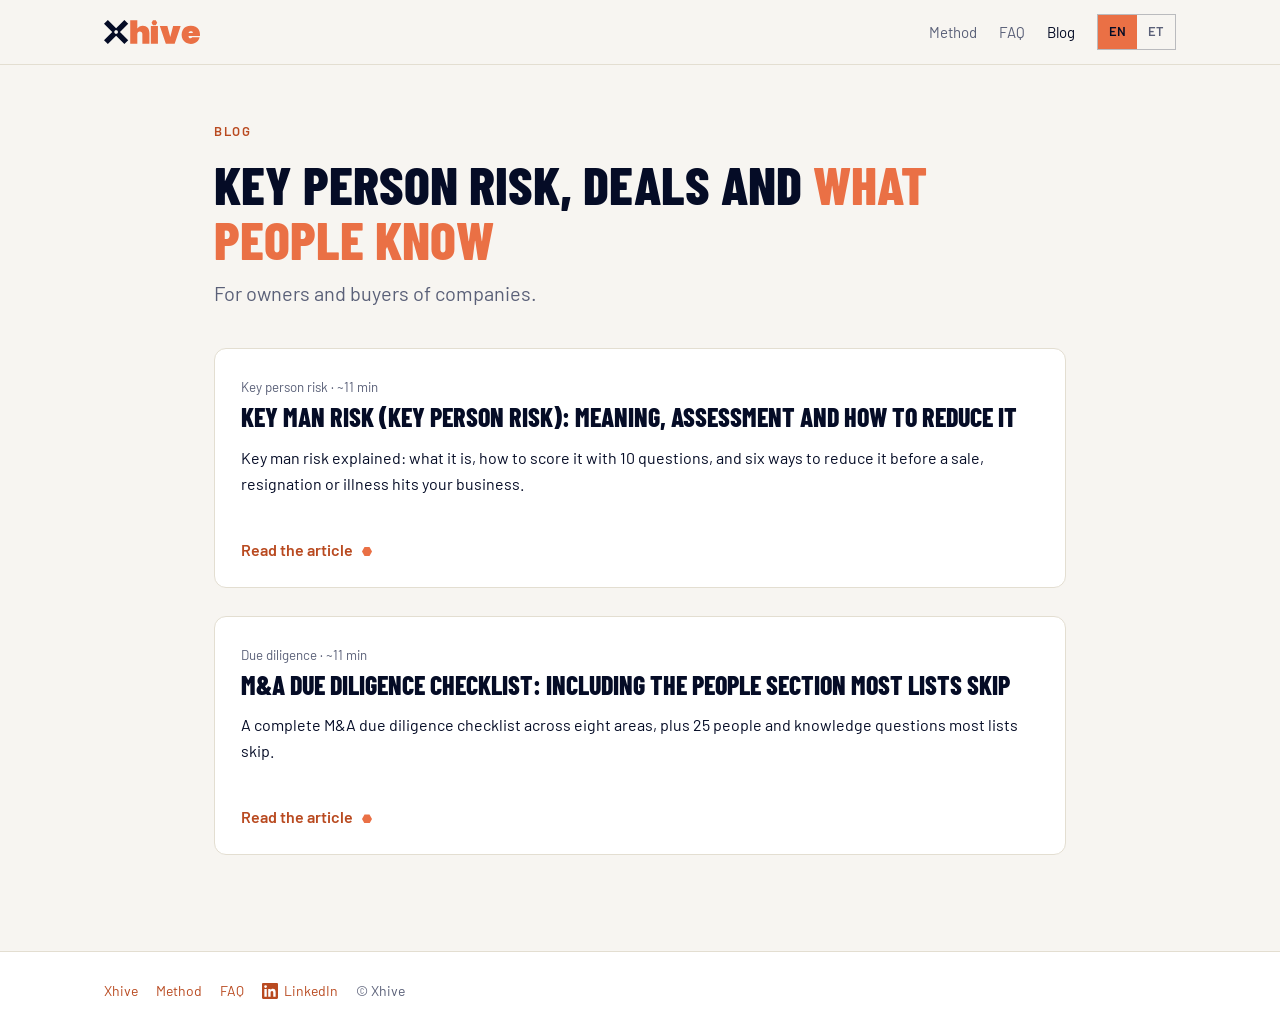
==== blog/index.html @ fc225336 "Koduleht v3: lihtsam tekst, uus demo, kontaktivorm, blogi - EN ja ET avaleht: key person risk fookus" ====
<!doctype html>
<html lang='en' class='en'>
<head>
<meta charset='utf-8'>
<meta name='viewport' content='width=device-width,initial-scale=1'>
<title>Blog – Xhive</title>
<meta name='description' content='Articles on key person risk, due diligence and passing on what key people know.'>
<link rel='canonical' href='https://xhive.ai/blog/'>
<link rel='icon' type='image/svg+xml' href='../brand/xhive-mark.svg'>
<link rel='preload' as='font' type='font/woff2' href='../fonts/BarlowCondensed-Black.woff2' crossorigin>
<link rel='stylesheet' href='../style.css'>
<link rel='stylesheet' href='../extra.css'>
<script type='application/ld+json'>{"@context": "https://schema.org", "@type": "Blog", "name": "Xhive blog", "url": "https://xhive.ai/blog/", "publisher": {"@type": "Organization", "name": "Xhive", "url": "https://xhive.ai/"}}</script>
</head>
<body>
<header><div class='wrap'><a class='logo' href='../'><img src='../brand/xhive-logo.svg' alt='Xhive'></a>
<div class='right'><nav><a href='../#/meetod'>Method</a><a href='../#/kkk'>FAQ</a><a href='../blog/' class='cur'>Blog</a></nav><div class='lang'><a class='on' href='../'>EN</a><a href='../et/'>ET</a></div></div></div></header>
<main>
<section class='blog-list'>
<div class='eyebrow'>Blog</div>
<h1>Key person risk, deals and <em>what people know</em></h1>
<p class='lead'>For owners and buyers of companies.</p>
<a class='blog-card' href='key-person-risk/'><small>Key person risk · ~11 min</small><h2>Key Man Risk (Key Person Risk): Meaning, Assessment and How to Reduce It</h2><p>Key man risk explained: what it is, how to score it with 10 questions, and six ways to reduce it before a sale, resignation or illness hits your business.</p><span class='xh-link'>Read the article</span></a>
<a class='blog-card' href='m-and-a-due-diligence-checklist/'><small>Due diligence · ~11 min</small><h2>M&amp;A Due Diligence Checklist: Including the People Section Most Lists Skip</h2><p>A complete M&amp;A due diligence checklist across eight areas, plus 25 people and knowledge questions most lists skip.</p><span class='xh-link'>Read the article</span></a>
</section>
</main>
<footer><div class='wrap'><a href='../#/'>Xhive</a><a href='../#/meetod' data-f='meetod'>Method</a><a href='../#/kkk' data-f='kkk'>FAQ</a><a href='https://www.linkedin.com/company/xhive-ai/' target='_blank' rel='noopener' aria-label='Xhive on LinkedIn'><svg width='16' height='16' viewBox='0 0 24 24' fill='currentColor' aria-hidden='true' style='vertical-align:-3px;margin-right:6px'><path d='M20.45 20.45h-3.56v-5.57c0-1.33-.02-3.04-1.85-3.04-1.85 0-2.14 1.45-2.14 2.94v5.67H9.35V9h3.41v1.56h.05c.48-.9 1.64-1.850 3.37-1.85 3.6 0 4.27 2.37 4.27 5.46v6.28zM5.34 7.43a2.06 2.06 0 1 1 0-4.13 2.06 2.06 0 0 1 0 4.13zM7.12 20.45H3.56V9h3.56v11.45zM22.22 0H1.77C.79 0 0 .77 0 1.73v20.54C0 23.23.79 24 1.77 24h20.45c.98 0 1.78-.77 1.78-1.73V1.73C24 .77 23.2 0 22.22 0z'/></svg>LinkedIn</a>© Xhive</div></footer>
<script src='../blog.js'></script>
</body>
</html>
---- style.css ----
:root{--navy:#050c26;--navy2:#221c2c;--ink:#050c26;--muted:#5a6078;--line:#e3ded1;--bg:#f7f5f1;--red:#b94a20;--amber:#ea7045;--warn:#b94a20;--warnbg:#fbe4da}
*{box-sizing:border-box}html{scroll-behavior:smooth}
html.et .en,html.en .et{display:none!important}
body{margin:0;font-family:Barlow,-apple-system,'Segoe UI',Roboto,Helvetica,Arial,sans-serif;color:var(--ink);line-height:1.625;background:#f7f5f1;-webkit-font-smoothing:antialiased}
a{color:var(--accent)}.wrap{max-width:1140px;margin:0 auto;padding:0 24px}
header{position:sticky;top:0;z-index:10;background:rgba(11,20,34,.92);backdrop-filter:blur(8px)}
header .wrap{display:flex;align-items:center;justify-content:space-between;height:64px}
.logo{font-weight:800;font-size:25px;color:#fff;letter-spacing:-.02em;display:flex;align-items:center;gap:4px}
.logo img{width:28px;height:28px;border-radius:6px;display:inline-block}
.right{display:flex;align-items:center}
nav a:not(.xh-btn){margin-left:22px;color:#c9d4e3;text-decoration:none;font-size:15px}nav a:not(.xh-btn):hover{color:#fff}
.lang{margin-left:22px;display:flex;border:1px solid rgba(255,255,255,.25);border-radius:8px;overflow:hidden}
.lang a,.lang button{background:none;border:0;color:#c9d4e3;padding:6px 11px;font:inherit;font-size:13px;font-weight:700;cursor:pointer;text-decoration:none}
.lang a.on,.lang button.on{background:var(--accent);color:#fff}
.hero{background:radial-gradient(1200px 500px at 80% 0,#221c2c 0,var(--navy) 60%);color:#fff;padding:80px 0 90px;overflow:hidden}
.hero .wrap{display:grid;grid-template-columns:1.05fr 1fr;gap:48px;align-items:center}
.eyebrow{font-size:13px;letter-spacing:.12em;text-transform:uppercase;color:var(--accent);font-weight:700;margin-bottom:14px}
.hero h1{font-size:50px;line-height:1.08;margin:0 0 20px;letter-spacing:-.025em}
.hero h1 em{font-style:normal;color:var(--accent)}
.hero p{font-size:19px;color:#b8c5d8;margin:0 0 30px}.hero .cta a{margin-right:10px}
.mock{background:#0f1c30;border:1px solid #243a5c;border-radius:14px;box-shadow:0 30px 80px rgba(0,0,0,.45);overflow:hidden;animation:float 6s ease-in-out infinite}
@keyframes float{50%{transform:translateY(-8px)}}
.mock .bar{display:flex;gap:6px;padding:12px 14px;border-bottom:1px solid #243a5c;align-items:center}
.mock .bar b{width:10px;height:10px;border-radius:50%;background:#34496b}.mock .bar span{margin-left:10px;font-size:12px;color:#7f93b3}.mock .bar span span{margin:0}
.mock .body{display:grid;grid-template-columns:1.2fr 1fr}
.mock svg{display:block;width:100%;height:auto;border-right:1px solid #243a5c}
.mock .side{padding:14px;font-size:12.5px;color:#c9d4e3}
.mock .side h4{margin:0 0 10px;font-size:11px;letter-spacing:.1em;text-transform:uppercase;color:#7f93b3}
.risk{padding:8px 10px;border-radius:7px;background:#15253e;margin-bottom:7px;opacity:0;animation:in .5s forwards}
.risk:nth-child(2){animation-delay:.6s}.risk:nth-child(3){animation-delay:1.1s}.risk:nth-child(4){animation-delay:1.6s}.risk:nth-child(5){animation-delay:2.1s}
@keyframes in{from{opacity:0;transform:translateX(10px)}to{opacity:1;transform:none}}
.dot{width:8px;height:8px;border-radius:50%;display:inline-block;margin-right:8px}.r{background:var(--red)}.a{background:var(--amber)}.g{background:#2f9e63}
.cov{margin-top:12px}.cov div{height:6px;border-radius:9px;background:#243a5c;overflow:hidden;margin-top:6px}.cov div i{display:block;height:100%;width:0;background:var(--accent);animation:grow 2.5s 1s forwards}
@keyframes grow{to{width:68%}}
.pulse{animation:pulse 2s infinite}@keyframes pulse{50%{opacity:.4}}
.mocknote{font-size:12px;color:#6f84a6;margin-top:10px;text-align:right}
.strip{background:var(--navy2);color:#c9d4e3;font-size:14px}.strip .wrap{display:flex;justify-content:space-between;flex-wrap:wrap;gap:12px;padding-top:18px;padding-bottom:18px}
.strip .it:before{content:'✓';color:var(--accent);font-weight:800;margin-right:8px}
section{padding:88px 0}h2{font-size:36px;letter-spacing:-.02em;line-height:1.15;margin:0 0 12px}
.lead{color:var(--muted);font-size:18px;max-width:720px;margin:0 0 40px}
.split{display:grid;grid-template-columns:1fr 1fr;gap:56px;align-items:center}
.grid{display:grid;gap:22px}.g3{grid-template-columns:repeat(3,1fr)}.g2{grid-template-columns:repeat(2,1fr)}.g4{grid-template-columns:repeat(4,1fr)}.g5{grid-template-columns:repeat(5,1fr);gap:16px}
.card{border:1px solid var(--line);border-radius:14px;padding:26px;background:#fff;transition:transform .25s,box-shadow .25s,border-color .25s}
.card:hover{transform:translateY(-4px);box-shadow:0 16px 40px rgba(15,27,45,.08);border-color:#f0cfb8}
.card h3{margin:0 0 8px;font-size:19px}.card p{margin:0;color:var(--muted);font-size:15.5px}
.g5 .card{padding:20px}.g5 .card h3{font-size:16px}.g5 .card p{font-size:14px}
.num{font-size:13px;font-weight:800;color:var(--accent);margin-bottom:8px;display:block}
.ico{width:44px;height:44px;border-radius:11px;background:var(--accent2);display:flex;align-items:center;justify-content:center;margin-bottom:16px}
.bg{background:var(--bg)}
.question{margin-top:26px;font-size:21px;font-weight:700;color:var(--accent);line-height:1.35}
.qsub{color:var(--muted);font-size:16px;margin:14px 0 0}
.access{margin-top:40px}.access h4{font-size:13px;letter-spacing:.1em;text-transform:uppercase;color:var(--accent);margin:0 0 14px}
.tag{font-size:12px;font-weight:700;padding:3px 9px;border-radius:99px;white-space:nowrap;display:inline-block;margin-bottom:10px}
.t-now{background:#e5f5ea;color:#1b6b35}.t-pilot{background:#e8effd;color:#2446a0}.t-plan{background:#f1f1f1;color:#555}.t-lim{background:#fff1dc;color:#8a5a00}.t-src{background:#eef2f7;color:#3b4b60}
.chat{background:#fff;border:1px solid var(--line);border-radius:16px;padding:22px;box-shadow:0 20px 50px rgba(15,27,45,.07)}
.msg{max-width:88%;padding:12px 15px;border-radius:14px;margin-bottom:12px;font-size:15px;opacity:0;transform:translateY(8px);transition:all .5s}
.msg.q{background:var(--navy);color:#fff;border-bottom-left-radius:4px}
.msg.aa{background:var(--bg);margin-left:auto;border-bottom-right-radius:4px}
.msg.flag{background:#fff6ea;border:1px solid #f6d7a6;font-size:13.5px;color:#7a4b00;max-width:100%}
.show .msg{opacity:1;transform:none}.show .msg:nth-child(2){transition-delay:.5s}.show .msg:nth-child(3){transition-delay:1s}.show .msg:nth-child(4){transition-delay:1.5s}.show .msg:nth-child(5){transition-delay:2s}
.who{font-size:11px;letter-spacing:.08em;text-transform:uppercase;opacity:.6;display:block;margin-bottom:3px}
.ev{background:#fff;border:1px solid var(--line);border-radius:16px;overflow:hidden;box-shadow:0 20px 50px rgba(15,27,45,.07)}
.ev .h{padding:16px 20px;border-bottom:1px solid var(--line);display:flex;justify-content:space-between;font-weight:700}
.ev .row{padding:15px 20px;border-bottom:1px solid var(--line);font-size:14.5px;display:flex;justify-content:space-between;gap:14px}
.ev .row small{display:block;color:var(--muted);margin-top:3px}
.dots{list-style:none;padding:0;margin:0}.dots li{padding:7px 0 7px 24px;position:relative;color:var(--muted)}.dots li b{color:var(--ink)}
.dots li:before{content:'';width:10px;height:10px;border-radius:50%;background:var(--accent);position:absolute;left:0;top:14px}
table{width:100%;border-collapse:collapse;background:#fff;border:1px solid var(--line);font-size:15px}
th,td{text-align:left;padding:15px 18px;border-bottom:1px solid var(--line);vertical-align:top}th{font-size:12.5px;text-transform:uppercase;letter-spacing:.05em;color:var(--muted);background:#fafbfd}
td .tag{margin:0}
.note{font-size:14px;color:var(--muted);margin-top:14px}
.stats{display:grid;grid-template-columns:repeat(3,1fr);gap:22px;margin-bottom:22px}
.stat{background:var(--navy);color:#fff;border-radius:14px;padding:28px}.stat b{font-size:42px;display:block;letter-spacing:-.02em;color:var(--accent)}.stat span{color:#b8c5d8}
.person{text-align:center}
.avatar{width:104px;height:104px;border-radius:50%;margin:0 auto 16px;border:2px dashed #cdd6e2;background:#fafbfd;display:flex;align-items:center;justify-content:center}
.avatar.ini{border:0;background:linear-gradient(135deg,#050c26,#ea7045);color:#fff;font-size:32px;font-weight:800}.person p{font-size:14px}
.slot{border:2px dashed #cdd6e2;border-radius:14px;padding:26px;color:#8a98ab;font-size:14.5px;background:repeating-linear-gradient(45deg,#fafbfd,#fafbfd 10px,#f4f6f9 10px,#f4f6f9 20px)}
.slot b{display:block;color:#5b6b80;margin-bottom:6px}
details{border-bottom:1px solid var(--line);padding:18px 4px}summary{font-weight:700;cursor:pointer;font-size:17px;list-style:none;display:flex;justify-content:space-between}
summary:after{content:'+';color:var(--accent);font-size:22px;transition:transform .2s}details[open] summary:after{transform:rotate(45deg)}
details p{color:var(--muted);margin:10px 0 0}
.final{background:radial-gradient(900px 400px at 20% 100%,#221c2c 0,var(--navy) 60%);color:#fff;text-align:center}
.final p{color:#b8c5d8;font-size:18px;max-width:620px;margin:0 auto 28px}
footer{background:var(--navy);color:#6f84a6;padding:28px 0;font-size:14px;border-top:1px solid rgba(255,255,255,.08)}
.evmore{margin-top:22px;border-top:1px solid var(--line)}.evmore .evc p{color:var(--ink)}
.fit tr.us td{background:var(--accent2)}.fit tr.us td:first-child{font-weight:700}
.who2{margin-top:6px}.who2 td:nth-child(2){color:var(--muted)}
.chain{display:grid;grid-template-columns:repeat(4,1fr);gap:16px}
.chain .card{position:relative}.chain .card p{color:var(--ink)}
.chain .card:not(:last-child):after{content:'→';position:absolute;right:-13px;top:50%;transform:translateY(-50%);color:var(--accent);font-weight:800;font-size:18px}
@media(max-width:900px){.chain{grid-template-columns:1fr}.chain .card:after{display:none}}
/* tõendid */
.evc{border:1px solid var(--line);border-radius:14px;padding:24px;background:#fff;display:flex;flex-direction:column}
.evc .big{font-size:40px;display:block;letter-spacing:-.02em;color:var(--accent);line-height:1.1;margin-bottom:10px}
.evc p{margin:0 0 12px;font-size:15px}
.evc .cav{font-size:13px;color:#7a4b00;background:#fff6ea;border:1px solid #f6d7a6;border-radius:8px;padding:7px 10px;margin:0 0 12px}
.evc .ctx{font-size:13px;color:var(--muted);margin-top:auto;padding-top:12px;border-top:1px solid var(--line)}
.evc .ctx a{display:inline-block;margin-top:6px;font-weight:600;color:var(--accent)}
.evc .more{font-size:14px;color:var(--muted);margin:0 0 12px;padding-top:10px;border-top:1px dashed var(--line)}
.evtop{background:var(--warnbg);border:1px solid #f0c77a;border-radius:12px;padding:14px 18px;color:#5a3d00;font-size:15px;max-width:820px;margin:0 0 30px}
/* kalkulaator */
.cwarn{background:var(--warnbg);border:1px solid #f0c77a;border-radius:12px;padding:14px 18px;color:#5a3d00;font-size:15px;max-width:820px;margin:0 0 34px}
.calc{display:grid;grid-template-columns:1.1fr 1fr;gap:26px;margin:18px 0 46px;align-items:start}
.calc-in{background:#fff;border:1px solid var(--line);border-radius:14px;padding:26px}
.cf{margin-bottom:18px}.cf:last-child{margin-bottom:0}
.cf label{display:block;font-weight:700;font-size:15px;margin-bottom:6px}
.cf .r2{display:flex;gap:8px;align-items:center}
.cf input{flex:1;min-width:0;font:inherit;font-size:15px;padding:9px 11px;border:1px solid #cfd8e3;border-radius:8px;background:#fff}
.cf input:focus,.cf select:focus{outline:2px solid var(--accent);border-color:var(--accent)}
.cf select{font:inherit;font-size:13px;padding:8px;border:1px solid #cfd8e3;border-radius:8px;background:#fff;color:var(--ink)}
.cf small{display:block;color:var(--muted);font-size:12.5px;margin-top:5px}
.cf .dash{color:var(--muted)}
.coef{display:inline-block;font-size:11.5px;font-weight:700;padding:2px 8px;border-radius:99px;background:#fff1dc;color:#8a5a00;margin:5px 6px 0 0}
.coef.s{background:#e8effd;color:#2446a0}
.calc-out{background:var(--navy);color:#fff;border-radius:14px;padding:26px}
.calc-out h4{margin:0 0 4px;font-size:12px;letter-spacing:.1em;text-transform:uppercase;color:#7f93b3}
.cbig{font-size:32px;font-weight:800;color:var(--accent);letter-spacing:-.02em;line-height:1.15;margin:2px 0 12px;font-variant-numeric:tabular-nums}
.crow{display:flex;justify-content:space-between;gap:14px;padding:10px 0;border-bottom:1px solid rgba(255,255,255,.12);font-size:14.5px}
.crow span{color:#b8c5d8}.crow b{font-variant-numeric:tabular-nums;text-align:right}
.csent{margin:14px 0 0;font-size:14.5px;color:#e3eaf3}
.cwo{margin-top:12px;padding:10px 12px;border-radius:8px;background:#3a2a0b;color:#ffd99a;font-size:13.5px}
.cwo:empty{display:none}
.cnote{margin-top:16px;padding-top:14px;border-top:1px solid rgba(255,255,255,.14);font-size:12.5px;color:#8fa2bd}
.cnote p{margin:0 0 8px}.cnote a{color:#ffab6f}
.js .reveal{opacity:0;transform:translateY(24px);transition:opacity .7s,transform .7s}.js .reveal.show{opacity:1;transform:none}
@media(max-width:1000px){.g5{grid-template-columns:repeat(2,1fr)}}
@media(max-width:900px){.hero .wrap,.split,.g3,.g2,.g4,.g5,.stats,.calc{grid-template-columns:1fr}.hero h1{font-size:36px}nav{display:none}h2{font-size:29px}section{padding:64px 0}}
.calc>*{min-width:0}.calc input,.calc select{max-width:100%;box-sizing:border-box}
@media(max-width:600px){table{display:block;overflow-x:auto;font-size:14px}.calc-in,.calc-out{padding:18px}}
@media(prefers-reduced-motion:reduce){*{animation:none!important;transition:none!important}.reveal,.msg,.risk{opacity:1!important;transform:none!important}.cov div i{width:68%}}

/* v11 hele */
:root{--accent:#ea7045;--accent-deep:#b94a20;--accent2:#fbe4da;--bg:#f7f5f1;--cream:#f7f5f1;--paper:#ffffff;--ink:#050c26;--navy:#050c26;--navy-ghost:#221c2c;--slate-300:#a3a9c0;--muted:#5a6078;--line:#e3ded1}
body{background:var(--bg)}
h1,h2{font-weight:500;letter-spacing:-.015em}
h2{font-size:40px;line-height:1.12}
a{color:var(--accent)}
header{background:rgba(251,250,247,.9);border-bottom:1px solid var(--line)}
.logo{color:var(--ink);text-decoration:none}
nav a:not(.xh-btn){color:var(--muted)}nav a:not(.xh-btn):hover,nav a.cur{color:var(--ink)}
.lang{border-color:var(--line)}.lang a,.lang button{color:var(--muted)}.lang a.on,.lang button.on{background:var(--accent);color:#fff}
.eyebrow,.num,.question,.access h4{color:var(--accent)}
.bg{background:var(--bg)}
.card{border-color:var(--line)}.card:hover{border-color:#f0cfb8;box-shadow:0 14px 34px rgba(20,24,31,.06)}
.stat{background:#fff;color:var(--ink);border:1px solid var(--line)}.stat b{color:var(--ink);font-weight:500}.stat span{color:var(--muted)}
.msg.q{background:var(--ink)}
.evc .big{color:var(--accent);font-weight:500}
.final{background:var(--ink)}
footer{background:var(--paper);color:var(--muted);border-top:1px solid var(--line)}footer a{color:var(--muted);margin-right:18px;text-decoration:none}
.phero{padding:72px 0 8px}.phero h1{font-size:52px;line-height:1.08;margin:0 0 14px}.phero p{font-size:19px;color:var(--muted);max-width:720px;margin:0}
.hero2{padding:88px 0 64px}
.hero2 .wrap{display:grid;grid-template-columns:1fr;gap:56px;align-items:center}
.hero2 h1{font-size:62px;line-height:1.04;margin:0 0 22px}
.hero2 h1 em,h2 em{font-style:italic;color:var(--accent)}
.hero2 p{font-size:19px;color:var(--muted);margin:0 0 30px;max-width:66%}
.meta{font-size:14px;color:var(--muted);margin-top:8px}
.trust{border-top:1px solid var(--line);border-bottom:1px solid var(--line)}
.trust .wrap{display:flex;justify-content:space-between;flex-wrap:wrap;gap:12px 24px;padding-top:18px;padding-bottom:18px;font-size:14px;color:var(--muted)}
.trust .it:before{content:'✓';color:var(--accent);font-weight:800;margin-right:8px}
.prob{display:grid;grid-template-columns:1.1fr 1fr;gap:56px;align-items:center}
.prob .lead{margin:0}
.quote{font-size:30px;line-height:1.25;border-left:3px solid var(--accent);padding-left:24px;margin:0}
.chips{display:flex;flex-wrap:wrap;gap:10px;margin-top:22px}.chips .c{border:1px solid var(--line);background:#fff;border-radius:99px;padding:6px 14px;font-size:14px}
.myth{background:#fff;border:1px solid var(--line);border-radius:14px;padding:26px}
.myth .m{font-size:21px;line-height:1.3;margin:0 0 16px}
.myth .lbl{font-size:12px;font-weight:700;letter-spacing:.08em;text-transform:uppercase;display:block;margin-bottom:8px}
.myth .x{color:#a8322a}.myth .ok{color:var(--accent)}
.myth p{margin:0;color:var(--muted);font-size:15.5px}
.steps .card h3{font-weight:600;font-size:23px}
.team{display:grid;grid-template-columns:repeat(4,1fr);gap:20px}
.team img{width:100%;aspect-ratio:1;object-fit:cover;border-radius:12px;display:block;margin-bottom:14px;filter:grayscale(1) contrast(1.05)}
.team h3{margin:0;font-size:17px}.team h3 a{color:inherit;text-decoration:none}.team h3 a:hover{text-decoration:underline}.team .role{color:var(--accent);font-weight:700;font-size:14px;margin:2px 0 8px}.team p{margin:0;font-size:14px;color:var(--muted)}
.open{margin-top:28px;font-size:14.5px;color:var(--muted)}.open b{color:var(--accent);margin-right:8px}
.final .meta{color:#9aa3b1}
.tl{display:none}
@media(max-width:900px){.hero2 .wrap,.prob{grid-template-columns:1fr}.hero2 h1,.phero h1{font-size:40px}h2{font-size:31px}.quote{font-size:24px}.team{grid-template-columns:repeat(2,1fr)}.hero2{padding:56px 0 48px}}
@media(max-width:600px){
table{display:block;border:0;background:none;overflow:visible}tbody{display:block}
tr{display:block;background:#fff;border:1px solid var(--line);border-radius:12px;margin-bottom:10px;padding:12px 14px}
tr:first-child{display:none}td{display:block;border:0;padding:3px 0}td:first-child{font-weight:700;font-size:15.5px}
.tl{display:block;font-size:11.5px;text-transform:uppercase;letter-spacing:.06em;color:var(--muted);margin-top:8px}
.fit tr.us{background:var(--accent2)}.fit tr.us td{background:none}}

/* v13 liikumine */
@keyframes up{from{opacity:0;transform:translateY(18px)}to{opacity:1;transform:none}}
@keyframes pulse{0%,100%{box-shadow:0 0 0 0 rgba(197,84,0,.45)}50%{box-shadow:0 0 0 7px rgba(197,84,0,0)}}
@keyframes blink{0%,80%,100%{opacity:.25}40%{opacity:1}}
@keyframes ring{0%{transform:scale(1);opacity:.6}100%{transform:scale(2.4);opacity:0}}
.js .hero2:not(.show) .eyebrow,.js .hero2:not(.show) h1,.js .hero2:not(.show) p,.js .hero2:not(.show) .cta,.js .hero2:not(.show) .meta,{opacity:0}
.hero2.show .eyebrow,.hero2.show h1,.hero2.show p,.hero2.show .cta,.hero2.show .meta{animation:up .8s cubic-bezier(.2,.7,.2,1) both}
.hero2.show h1{animation-delay:.1s}.hero2.show p{animation-delay:.25s}.hero2.show .cta{animation-delay:.4s}.hero2.show .meta{animation-delay:.5s}
.rs,.rs *{transition:none!important;animation:none!important}
.kmap{margin:34px 0 0;max-width:520px}.kmap svg{width:100%;height:auto;display:block}
.kh{display:flex;justify-content:space-between;font-size:12px;letter-spacing:.08em;text-transform:uppercase;color:var(--muted);font-weight:700;margin-bottom:6px}
.kmap .e{stroke:#cfcabd;stroke-width:1.5;stroke-dasharray:1;stroke-dashoffset:1;fill:none}
.kmap .e.k{stroke:var(--accent);stroke-width:2}
.kmap.on .e{stroke-dashoffset:0;transition:stroke-dashoffset 1.1s cubic-bezier(.4,0,.2,1);transition-delay:var(--d)}
.kmap .n{fill:#fff;stroke:#b9b4a6;stroke-width:1.5}
.kmap .pr{transition:fill .5s,stroke .5s;transition-delay:var(--d)}
.kmap.on .pr.k{fill:var(--accent);stroke:var(--accent)}
.kmap .kp{fill:var(--accent)}
.kmap .ring{fill:none;stroke:var(--accent);stroke-width:2;transform-box:fill-box;transform-origin:center;opacity:0}
.kmap.on .ring{animation:ring 2.4s 1.4s infinite}
.kmap figcaption{font-size:13.5px;color:var(--muted);margin-top:10px}
.chat{max-width:680px;margin:40px auto 0;background:#fff;border:1px solid var(--line);border-radius:16px;box-shadow:0 30px 70px rgba(20,24,31,.08);overflow:hidden}
.chh{display:flex;justify-content:space-between;align-items:center;padding:14px 20px;border-bottom:1px solid var(--line);font-weight:700;font-size:14.5px}
.cmw{padding:20px;display:flex;flex-direction:column;gap:10px;min-height:380px}
.cm{display:none;max-width:82%;padding:11px 15px;border-radius:14px;font-size:15px;line-height:1.45}
.cm.in{display:block;animation:up .45s both}
.cm.q{align-self:flex-start;background:var(--bg)}
.cm.a{align-self:flex-end;background:var(--ink);color:#fff}
.cm.ai{align-self:flex-start;background:var(--accent2);border:1px dashed var(--accent);font-size:14.5px}
.cm.f{align-self:stretch;max-width:none;background:#fff;border:1px solid var(--accent);font-weight:600}
.cm.ai b,.cm.f b{display:block;font-size:11.5px;letter-spacing:.06em;text-transform:uppercase;color:var(--accent);margin-bottom:3px}
.typing{display:none;gap:5px;padding:13px 15px;background:var(--bg);border-radius:14px;align-self:flex-start;width:max-content}
.typing i{width:7px;height:7px;border-radius:50%;background:var(--muted);animation:blink 1.2s infinite}
.typing i:nth-child(2){animation-delay:.2s}.typing i:nth-child(3){animation-delay:.4s}
@media(max-width:600px){.cmw{min-height:470px;padding:16px}.cm{max-width:90%}}
@media(prefers-reduced-motion:reduce){.hero2 *,.cm.in{animation:none!important}.kmap .e{stroke-dashoffset:0;transition:none}.kmap .ring{display:none}}

/* v14 ajajoon */
.prob{align-items:start}
.tlx{display:grid;grid-template-columns:1fr 1.25fr;gap:64px;align-items:start}
.tlhead{position:sticky;top:120px}
.tline{list-style:none;margin:0;padding:0 0 0 38px;position:relative}
.tbar{position:absolute;left:9px;top:8px;bottom:40px;width:2px;background:var(--line)}
.tbar i{position:absolute;left:0;top:0;width:100%;height:0;background:var(--accent);transition:height .2s linear}
.ti{position:relative;padding:0 0 26px;opacity:.3;transform:translateY(10px);transition:opacity .5s,transform .5s}
.ti.on{opacity:1;transform:none}
.tdot{position:absolute;left:-36px;top:20px;width:16px;height:16px;border-radius:50%;background:var(--bg);border:2px solid #c9c5b9;transition:background .4s,border-color .4s}
.ti.on .tdot{border-color:var(--accent);background:var(--accent)}
.tbox{background:#fff;border:1px solid var(--line);border-radius:14px;padding:16px 20px}
.ti.f .tbox{border:1.5px solid var(--accent);box-shadow:0 20px 50px rgba(197,84,0,.12)}
.ti.f .tt{font-weight:500;font-size:22px}
.tmeta{display:flex;gap:10px;align-items:center;margin-bottom:8px}
.tday{font-size:12px;font-weight:700;color:var(--muted);letter-spacing:.06em;text-transform:uppercase}
.tchip{font-size:11px;font-weight:700;padding:3px 9px;border-radius:99px;letter-spacing:.05em;text-transform:uppercase}
.tchip.iv{background:var(--ink);color:#fff}.tchip.ai{background:var(--accent2);color:var(--accent);border:1px dashed var(--accent)}.tchip.doc{background:#efeadf;color:#6b5a2e}.tchip.x{background:#fbe9e7;color:#a8322a}.tchip.f{background:var(--accent);color:#fff}
.tt{margin:0 0 4px;font-weight:700;font-size:16.5px}
.tq{margin:0;color:var(--muted);font-size:15.5px}
.tq.qt{font-size:20px;line-height:1.35;color:var(--ink);font-style:normal}
@media(max-width:900px){.tlx{grid-template-columns:1fr;gap:28px}.tlhead{position:static}.tline{padding-left:30px}.tdot{left:-29px}.tbar{left:6px}}
@media(prefers-reduced-motion:reduce){.ti{opacity:1;transform:none;transition:none}.tbar i{height:100%;transition:none}}
/* v15: puutesihtmargid */@media(max-width:900px){footer a{display:inline-block;padding:12px 4px;min-height:44px;box-sizing:border-box}a.xh-link{display:inline-block;padding:12px 0;min-height:44px;box-sizing:border-box}}
/* v16 */[hidden]{display:none!important}section{scroll-margin-top:72px}nav a:not(.xh-btn){display:inline-block;padding:14px 0}.mnav{display:none}@media(max-width:900px){.mnav{display:flex;overflow-x:auto;border-top:1px solid var(--line);padding:0 10px;scrollbar-width:none}.mnav a{display:inline-flex;align-items:center;min-height:44px;padding:0 11px;white-space:nowrap;color:var(--muted);text-decoration:none;font-size:15px}.mnav a.cur{color:var(--ink);font-weight:700}section{scroll-margin-top:120px}}.g4{grid-template-columns:repeat(4,1fr)}@media(max-width:1000px){.g4{grid-template-columns:1fr 1fr}}@media(max-width:560px){.g4{grid-template-columns:1fr}}.pstats{margin-top:26px}.ps{display:grid;grid-template-columns:92px 1fr;gap:16px;padding:16px 0;border-top:1px solid var(--line)}.ps b{font-size:34px;line-height:1;font-weight:800;color:var(--ink)}.ps p{margin:0;font-size:16px;color:var(--muted)}.ps a{font-size:13px;color:var(--muted)}.cwarn{border-left:4px solid #d99a1e;background:#fff5df;padding:14px 18px;border-radius:8px;font-size:17px}
/* v17 */
.js .stg>*,.js .who2 tr,.js .ev .row{opacity:0;transform:translateY(14px);transition:opacity .55s ease,transform .55s ease;transition-delay:calc(var(--i,0)*.12s)}
.js .stg.show>*,.js .who2.show tr,.js .ev.show .row{opacity:1;transform:none}
.ev.show .pill{animation:pop .45s both;animation-delay:calc(var(--i,0)*.12s + .35s)}
.ev .row:nth-child(2) .pill{--i:1}
@keyframes pop{0%{transform:scale(.4);opacity:0}70%{transform:scale(1.12)}100%{transform:scale(1);opacity:1}}
.chain.show .card:not(:last-child):after{animation:nudge 1.6s ease-in-out infinite}
@keyframes nudge{0%,100%{transform:translate(0,-50%)}50%{transform:translate(5px,-50%)}}
.evc,.card{transition:box-shadow .3s,transform .3s}.evc:hover,.card:hover{transform:translateY(-3px);box-shadow:0 14px 34px rgba(15,27,45,.09)}
.sl{display:flex;align-items:center;gap:10px;flex:1 1 220px;min-width:0}
.sl em{font-style:normal;font-size:12.5px;color:var(--muted);width:42px;flex:none}
.cf .sl input[type=range]{flex:1;min-width:0;padding:0;border:0;height:32px;accent-color:var(--accent);background:none;cursor:pointer}
.cf .sl input[type=text]{flex:0 0 108px;text-align:right;font-size:16px;font-variant-numeric:tabular-nums}
.cbig{color:#ffab6f}.ps .so{display:block;margin-top:6px;color:var(--ink);font-size:15px}.cf .r2{flex-wrap:wrap}.cf .r2.pair{flex-direction:column;align-items:stretch;gap:2px}
@media(prefers-reduced-motion:reduce){.js .stg>*,.js .who2 tr,.js .ev .row{opacity:1;transform:none;transition:none}.ev.show .pill,.chain .card:after{animation:none!important}.evc:hover,.card:hover{transform:none}}
/* v24 */.gain{margin-top:14px!important;padding-top:12px;border-top:1px solid var(--line);color:var(--ink)!important;font-weight:600}#staff h2,#pilot h2{max-width:760px}

/* xhive brand v3.0 — Barlow superfamily, cream/navy/orange, square corners, CAPITAL headlines */
@font-face{font-family:Barlow;font-style:normal;font-weight:400;font-display:swap;src:url(fonts/Barlow-Regular.woff2) format('woff2')}
@font-face{font-family:Barlow;font-style:normal;font-weight:500;font-display:swap;src:url(fonts/Barlow-Medium.woff2) format('woff2')}
@font-face{font-family:Barlow;font-style:normal;font-weight:600;font-display:swap;src:url(fonts/Barlow-SemiBold.woff2) format('woff2')}
@font-face{font-family:'Barlow Condensed';font-style:normal;font-weight:500;font-display:swap;src:url(fonts/BarlowCondensed-Medium.woff2) format('woff2')}
@font-face{font-family:'Barlow Condensed';font-style:normal;font-weight:600;font-display:swap;src:url(fonts/BarlowCondensed-SemiBold.woff2) format('woff2')}
@font-face{font-family:'Barlow Condensed';font-style:normal;font-weight:800;font-display:swap;src:url(fonts/BarlowCondensed-ExtraBold.woff2) format('woff2')}
@font-face{font-family:'Barlow Condensed';font-style:normal;font-weight:900;font-display:swap;src:url(fonts/BarlowCondensed-Black.woff2) format('woff2')}
:root{--sans:Barlow,-apple-system,'Segoe UI',Roboto,Helvetica,Arial,sans-serif;--condensed:'Barlow Condensed',Barlow,'Arial Narrow',Arial,sans-serif}
body{font-family:var(--sans);font-size:16px;line-height:1.625}
.wrap{max-width:1200px;padding:0 clamp(20px,5vw,64px)}
h1,h2,h3,.logo,.card h3,.quote,.myth .m,.stat b,.evc .big,.tt,.pd-title{font-family:var(--condensed);font-weight:600}
h1,h2,h3{letter-spacing:0;line-height:.9;text-transform:uppercase}
h1{font-size:clamp(40px,7vw,96px);font-weight:900;line-height:.9}
.hero2 h1{font-size:clamp(40px,7vw,96px);line-height:.9}
.phero h1{font-size:clamp(36px,5.5vw,72px);line-height:.9}
h2{font-size:clamp(28px,3.6vw,40px);font-weight:800}
.hero2 h1 em,.phero h1 em,h1 em,h2 em{font-style:normal;color:var(--accent)}
.eyebrow{font-family:var(--sans);font-weight:600;font-size:13px;letter-spacing:.12em;color:var(--accent-deep)}
.lead{font-size:20px;line-height:1.5}
a{color:var(--accent-deep)}
header{background:rgba(247,245,241,.94);border-bottom:1px solid var(--line)}
.logo{color:var(--ink);font-weight:600;font-size:26px;letter-spacing:-.01em;gap:6px}
.logo img{width:96px;height:auto;border-radius:0}
nav a:not(.xh-btn){color:var(--muted)}nav a:not(.xh-btn):hover,nav a.cur{color:var(--ink)}
.lang{border-radius:0;border-color:rgba(5,12,38,.25)}
.lang a,.lang button{color:var(--muted)}
.lang a.on,.lang button.on{background:var(--accent);color:var(--navy)}
.card{background:var(--paper);border:1px solid var(--line);border-radius:0}
.card:hover{transform:none;box-shadow:none;border-color:var(--accent)}
.card h3{font-size:22px;line-height:1.05}
.card p{color:var(--muted)}
.bg{background:var(--paper)}
.num{color:var(--accent-deep);font-weight:600}
.ico{border-radius:0}
.team img{border-radius:0}
.team .role{color:var(--accent-deep);font-weight:600}
.open b{color:var(--accent-deep)}
.trust .it:before,.strip .it:before{color:var(--accent-deep)}
table{background:var(--paper);border-radius:0}
th{background:#efece4}
summary:after{color:var(--accent-deep)}
.tag{border-radius:0;font-weight:600}
.t-now{background:var(--navy);color:var(--cream)}
.t-pilot{background:var(--accent);color:var(--navy)}
.t-plan{background:#e6e3d9;color:var(--muted)}
.t-lim{background:var(--accent2);color:var(--accent-deep)}
.t-src{background:#e6e3d9;color:var(--muted)}
.chat{background:var(--paper);border-radius:0;box-shadow:none}
.msg{border-radius:0}
.msg.q{background:var(--navy);color:var(--cream)}
.msg.flag{background:var(--accent2);border:1px solid #e9c7b5;color:var(--accent-deep)}
.dots li:before{background:var(--accent)}
.final{position:relative;overflow:hidden;background:var(--navy);color:var(--cream);padding-bottom:150px}
.final:before{content:'';position:absolute;inset:0;background:url(brand/xhive-hexbars.svg) center/cover no-repeat;pointer-events:none}
.final .wrap{position:relative;z-index:1}
.final p{color:var(--slate-300)}
.final .eyebrow{color:var(--accent)}
footer{background:var(--paper);color:var(--muted);border-top:1px solid var(--line)}footer a{color:var(--accent-deep)}
.avatar{border-color:var(--line);background:var(--paper)}
.avatar.ini{background:var(--navy);color:var(--cream)}
.tchip,.coef,.ev,.evc,.calc-in,.calc-out,.stat,.slot,.myth,.tbox,.cwarn,.evtop,.chips .c,.mock,.cm,.cf input,.cf select,.pd-logo{border-radius:0}
.ev,.evc,.mock,.calc-out,.ti.f .tbox,.card:hover,.evc:hover,.ev:hover,.chat{box-shadow:none}
.hero,.final,.avatar.ini{background-image:none}
.tdot{border-color:rgba(5,12,38,.3)}
.tchip.iv{background:var(--navy);color:var(--cream)}.tchip.ai{background:var(--accent2);color:var(--accent-deep);border:1px dashed var(--accent)}.tchip.doc{background:#e6e3d9;color:var(--muted)}.tchip.x{background:var(--accent2);color:var(--accent-deep)}.tchip.f{background:var(--accent);color:var(--navy)}
.coef{background:var(--accent2);color:var(--accent-deep)}.coef.s{background:#e6e3d9;color:var(--muted)}
.cwarn,.evtop{background:var(--accent2);border-color:#e9c7b5;color:var(--accent-deep)}
.evc .cav{background:var(--accent2);border-color:#e9c7b5;color:var(--accent-deep)}
.evc .ctx a{color:var(--accent-deep)}
.cbig{color:var(--accent)}.cnote a{color:var(--accent)}.cnote{color:var(--slate-300)}
.crow span{color:var(--slate-300)}.calc-out h4{color:var(--slate-300)}
.cwo{background:var(--navy-ghost);color:var(--cream)}
.myth .x{color:var(--muted)}.myth .ok{color:var(--accent-deep)}
@media(max-width:900px){.hero2 h1{font-size:clamp(38px,11vw,56px)}.phero h1{font-size:38px}h2{font-size:31px}}
@media(max-width:600px){.wrap{padding:0 20px}}

/* v25 — v3.0 graphic devices: team on navy in hexagon photo frames, hex-bar framed CTA */
#team{background:var(--navy);color:var(--cream)}
#team .eyebrow{color:var(--accent)}
#team .lead{color:var(--slate-300)}
#team .team img{aspect-ratio:1.1547;clip-path:polygon(25% 0,75% 0,100% 50%,75% 100%,25% 100%,0 50%)}
#team .team .role{color:var(--accent)}
#team .team p{color:var(--slate-300)}
.final{border-top:1px solid rgba(255,255,255,.08)}

/* v26 — brand v3.0 web buttons: every button is a cell (Brand Book v3 addendum, Oct 2026)
   ends cut at 60°: k = 0.289 × height · label Barlow SemiBold · one primary per view */
.xh-btn{--h:48px;--k:calc(.289 * var(--h));--pad:18px;--fs:16px;--in:0px;--ri:3px;--kk:var(--k);
  --shape:polygon(var(--kk) 0,calc(100% - var(--kk)) 0,100% 50%,calc(100% - var(--kk)) 100%,var(--kk) 100%,0 50%);
  position:relative;isolation:isolate;display:inline-flex;align-items:center;justify-content:center;
  height:var(--h);min-width:calc(2 * var(--h));padding:0 calc(var(--pad) + var(--k));border:0;vertical-align:middle;
  font-family:var(--sans);font-size:var(--fs);font-weight:600;line-height:1;white-space:nowrap;text-decoration:none;
  background:var(--edge);color:var(--label);cursor:pointer;clip-path:var(--shape);
  transition:background-color .18s ease,color .18s ease}
.xh-btn::before,.xh-btn::after{content:'';position:absolute;z-index:-1;clip-path:var(--shape)}
.xh-btn::before{inset:var(--ri);--kk:calc(var(--k) - .578 * var(--ri));background:var(--ring)}
.xh-btn::after{inset:var(--in);--kk:calc(var(--k) - .578 * var(--in));background:var(--fill)}
.xh-btn--primary{--edge:var(--accent);--fill:var(--accent);--label:var(--navy);--ring:var(--accent-deep)}
.xh-btn--primary:hover{--edge:var(--navy);--fill:var(--navy);--label:#fff}
.xh-btn--outline{--edge:var(--navy);--fill:var(--paper);--label:var(--navy);--in:2px;--ring:var(--accent-deep)}
.xh-btn--outline:hover{--edge:var(--navy);--fill:var(--navy);--label:#fff}
.xh-on-dark .xh-btn--primary,.xh-on-dark .xh-btn--outline{--ring:var(--accent)}
.xh-on-dark .xh-btn--primary:hover{--edge:#fff;--fill:#fff;--label:var(--navy)}
.xh-btn--sm{--h:38px;--pad:12px;--fs:14px}
.xh-btn--lg{--h:56px;--pad:22px;--fs:18px}
.xh-btn:active{transform:translateY(1px)}
.xh-btn:focus-visible{--edge:transparent;--in:5px;outline:none}
.xh-btn__x{flex:none;width:0;height:.8em;opacity:0;transform:translateX(-6px);background:var(--accent);
  -webkit-mask:url(brand/xhive-mark.svg) center/contain no-repeat;mask:url(brand/xhive-mark.svg) center/contain no-repeat;
  transition:width .18s ease,opacity .18s ease,transform .18s ease}
.xh-btn:hover .xh-btn__x{width:.8em;margin-left:9px;opacity:1;transform:none}
nav .xh-btn{margin-left:22px}
.cta .xh-btn{margin:0 16px 16px 0}
.cta .xh-btn:last-child{margin-right:0}
.xh-link{display:inline-block;margin-top:24px;font-weight:600;text-decoration:none;color:var(--accent-deep)}
.xh-link::after{content:'';display:inline-block;width:10px;height:9px;margin-left:9px;vertical-align:middle;background:var(--accent);clip-path:polygon(25% 0,75% 0,100% 50%,75% 100%,25% 100%,0 50%)}
@media(max-width:600px){.cta .xh-btn{display:flex;width:100%}}
@media(prefers-reduced-motion:reduce){.xh-btn,.xh-btn::before,.xh-btn::after,.xh-btn__x{transition:none}}
---- extra.css ----
.xf{max-width:640px;margin:32px auto 0;text-align:left;display:grid;gap:14px;position:relative}
.xf label{display:grid;gap:6px;font-size:14px;font-weight:600;color:rgba(247,245,241,.88)}
.xf label span{font-weight:400;opacity:.65}
.xf input,.xf textarea{font:inherit;font-weight:400;color:#fff;background:rgba(255,255,255,.06);border:1px solid rgba(255,255,255,.24);border-radius:8px;padding:12px 14px}
.xf input:focus,.xf textarea:focus{outline:2px solid var(--accent);outline-offset:1px;border-color:transparent}
.xf-row{display:grid;grid-template-columns:1fr 1fr;gap:14px}
.xf-hp{position:absolute!important;left:-9999px;width:1px;height:1px;opacity:0}
.xf button{justify-self:start;margin-top:4px}
.xf-note{font-size:13px;opacity:.7;margin:0}.xf-note a{color:inherit}
@media(max-width:640px){.xf-row{grid-template-columns:1fr}}
.post{max-width:760px;margin:0 auto;padding:48px 24px 80px}
.crumbs{font-size:14px;color:var(--muted);margin-bottom:24px}.crumbs a{color:inherit}
.post h1{font-family:var(--condensed);text-transform:uppercase;font-weight:800;font-size:clamp(34px,5vw,54px);line-height:1.02;letter-spacing:-.01em;margin:10px 0 22px}
.post h2{font-size:clamp(24px,3vw,31px);margin:56px 0 14px;scroll-margin-top:80px}
.post h3{font-size:20px;margin:30px 0 8px}
.post p,.post li,.post dd{font-size:17px}
.post .lede{font-size:19px}
.post .byline{color:var(--muted);font-size:14px;border-top:1px solid var(--line);border-bottom:1px solid var(--line);padding:10px 0;margin:26px 0}
.post .note{color:var(--muted);font-size:15px;font-style:italic}
.post table{width:100%;border-collapse:collapse;margin:18px 0;font-size:15px;background:#fff}
.post th,.post td{border-bottom:1px solid var(--line);padding:10px 12px;text-align:left;vertical-align:top}
.post th{background:var(--navy);color:#fff;font-weight:600}
.toc{background:#fff;border:1px solid var(--line);border-radius:12px;padding:18px 24px;margin:8px 0 12px}
.toc ol{margin:8px 0 0;padding-left:20px}.toc li{font-size:15px;margin:4px 0}.toc a{color:inherit}
.kpr-calc{background:#fff;border:1px solid var(--line);border-radius:12px;padding:18px 22px;margin:16px 0}
.kpr-hint{margin:0 0 6px;color:var(--muted);font-size:15px!important}
.kpr-calc ol{padding-left:22px;margin:0}.kpr-calc li{margin:8px 0}
.kpr-calc label{display:flex;gap:10px;align-items:flex-start;cursor:pointer}
.kpr-calc input{margin-top:5px;accent-color:var(--accent);width:18px;height:18px;flex:none}
.kpr-out{margin-top:16px;padding:16px 18px;border-radius:10px;background:var(--navy);color:#fff;display:grid;gap:4px}
.kpr-out b{font-family:var(--condensed);font-size:32px;line-height:1;color:var(--accent)}
.kpr-out small{opacity:.8}
.faq dt{font-weight:700;margin-top:18px;font-size:17px}.faq dd{margin:4px 0 0}
.author{background:#fff;border:1px solid var(--line);border-radius:12px;padding:18px 22px;display:flex;gap:18px;align-items:center;margin-top:48px}
.author img{width:76px;height:76px;border-radius:50%;object-fit:cover;flex:none}
.author small{display:block;color:var(--muted);font-size:13px}.author p{margin:2px 0 0}
.post-cta{background:var(--navy);color:#fff;border-radius:12px;padding:26px 28px;margin:28px 0 8px}
.post-cta p{margin:0 0 14px;font-size:19px!important}
.sources ol{padding-left:20px}.sources li{font-size:14px!important;color:var(--muted);margin:6px 0;word-break:break-word}.sources a{color:inherit}
.blog-list{max-width:900px;margin:0 auto;padding:56px 24px 96px}
.blog-list h1{font-family:var(--condensed);text-transform:uppercase;font-weight:800;font-size:clamp(34px,5vw,54px);line-height:1.02;margin:8px 0 12px}
.blog-list h1 em,.post h1 em{font-style:normal;color:var(--accent)}
.blog-card{display:block;background:#fff;border:1px solid var(--line);border-radius:12px;padding:24px 26px;color:inherit;text-decoration:none;margin-top:28px;transition:border-color .2s}
.blog-card:hover{border-color:var(--accent)}.blog-card small{color:var(--muted)}.blog-card h2{font-size:26px;margin:6px 0 8px}
.tscroll{overflow-x:auto}.related{font-size:15px;color:var(--muted);margin-top:18px}.related a{color:inherit}
.sx{display:grid;gap:18px;padding:6px 2px}
.sx-steps{display:grid;grid-template-columns:repeat(3,1fr);gap:14px}
.sx-card{background:#fff;border:1px solid var(--line);border-radius:10px;padding:16px 18px;animation:sxin .5s both;animation-delay:var(--d,0s)}
.sx-card small{display:block;color:var(--muted);font-size:12px;text-transform:uppercase;letter-spacing:.08em}
.sx-card strong{display:block;font-size:17px;line-height:1.35;margin-top:4px}
.sx-card p{margin:6px 0 0;font-size:15px;color:var(--muted)}
.sx-card.key{border-color:var(--accent);background:#fff6f1}
.sx-num{font-family:var(--condensed);font-weight:800;font-size:30px;color:var(--accent);line-height:1}
.sx-note{font-size:13px;color:var(--muted);margin:0}
@keyframes sxin{from{opacity:0;transform:translateY(8px)}to{opacity:1;transform:none}}
@media(prefers-reduced-motion:reduce){.sx-card{animation:none}}
@media(max-width:700px){.sx-steps{grid-template-columns:1fr}}
.hero-list{margin:14px 0 24px;padding:0;list-style:none;display:grid;gap:8px}
.hero-list li{padding-left:24px;position:relative}
.hero-list li:before{content:'';position:absolute;left:0;top:.5em;width:11px;height:11px;background:var(--accent);clip-path:polygon(25% 0,75% 0,100% 50%,75% 100%,25% 100%,0 50%)}
.hero2 .lead2{font-size:19px;margin-bottom:0}
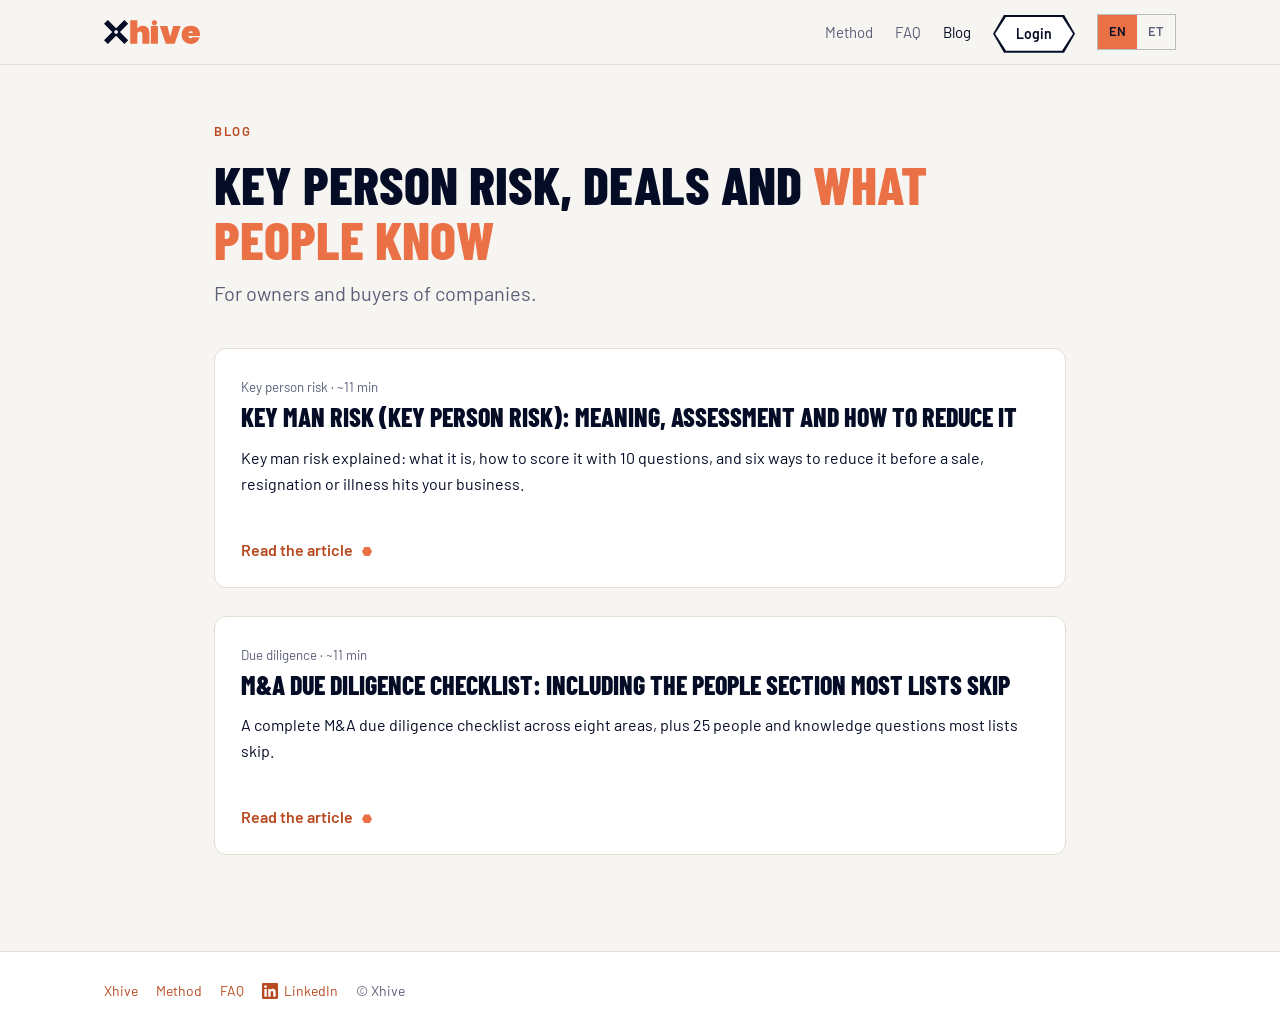
==== commit cd24d1a1: "Hero: AI interviews for M&A due diligence; Login nupp blogi lehtedele" ====
--- a/blog/index.html
+++ b/blog/index.html
@@ -14,7 +14,7 @@
 </head>
 <body>
 <header><div class='wrap'><a class='logo' href='../'><img src='../brand/xhive-logo.svg' alt='Xhive'></a>
-<div class='right'><nav><a href='../#/meetod'>Method</a><a href='../#/kkk'>FAQ</a><a href='../blog/' class='cur'>Blog</a></nav><div class='lang'><a class='on' href='../'>EN</a><a href='../et/'>ET</a></div></div></div></header>
+<div class='right'><nav><a href='../#/meetod'>Method</a><a href='../#/kkk'>FAQ</a><a href='../blog/' class='cur'>Blog</a><a class='xh-btn xh-btn--outline xh-btn--sm' href='https://app.xhive.ai/'>Login</a></nav><div class='lang'><a class='on' href='../'>EN</a><a href='../et/'>ET</a></div></div></div></header>
 <main>
 <section class='blog-list'>
 <div class='eyebrow'>Blog</div>
